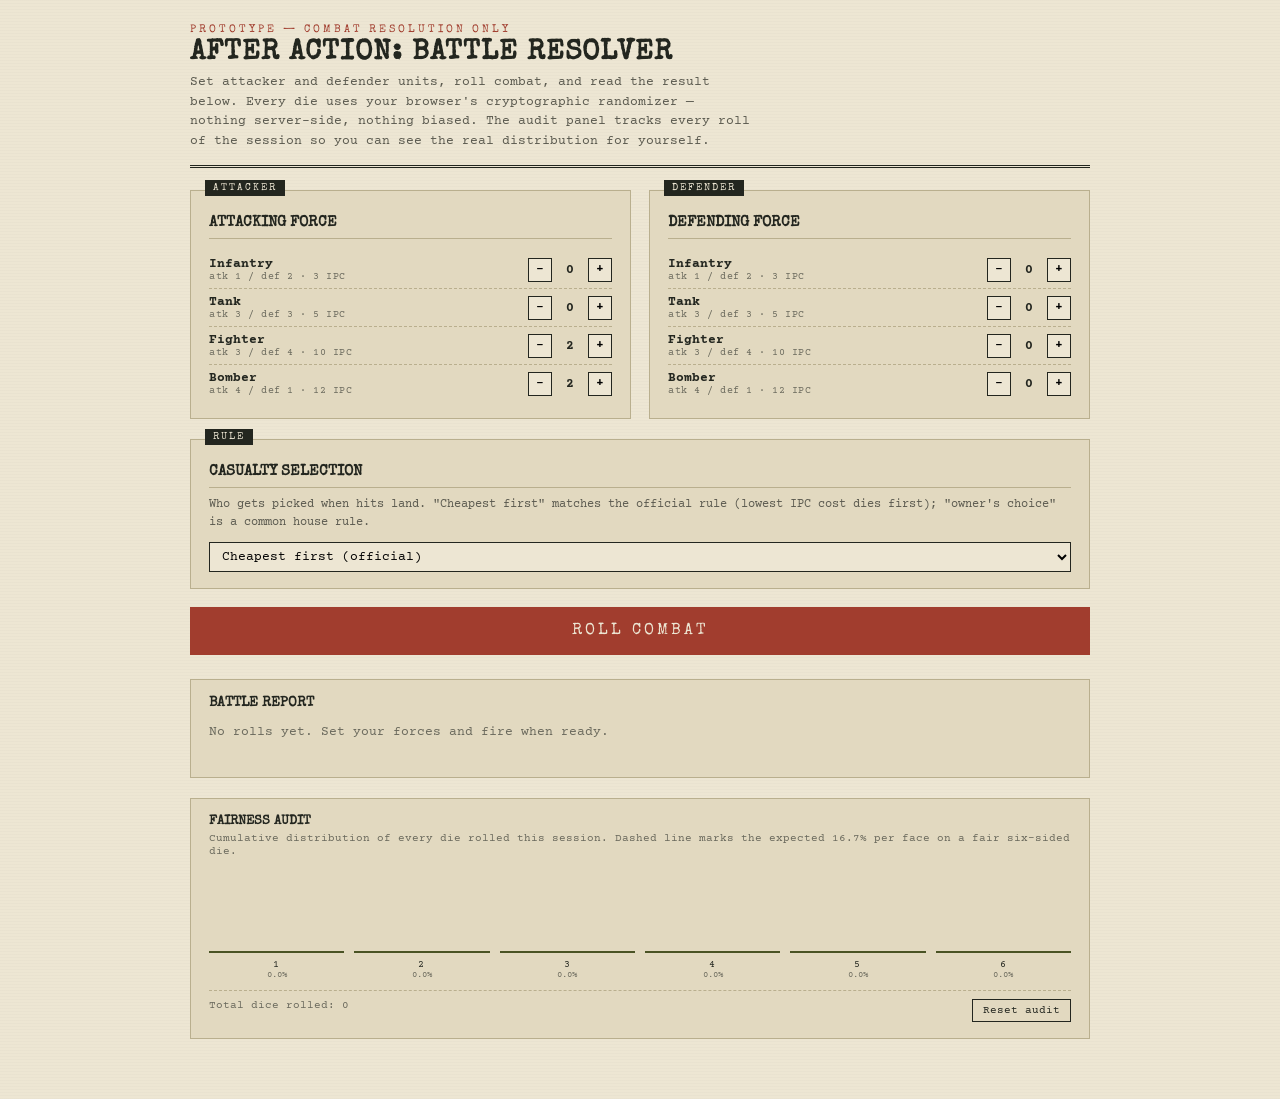
==== index.html @ 6479fe7c "Set up project skeleton with combat resolver ported as clean modules Splits the standalone combat-re" ====
<!DOCTYPE html>
<html lang="en">
<head>
<meta charset="UTF-8">
<title>Axis &amp; Allies — Combat Resolver</title>
<link rel="preconnect" href="https://fonts.googleapis.com">
<link href="https://fonts.googleapis.com/css2?family=Special+Elite&family=Courier+Prime:wght@400;700&display=swap" rel="stylesheet">
<link rel="stylesheet" href="css/style.css">
</head>
<body>
<div class="wrap">
  <header>
    <div class="eyebrow">Prototype — Combat Resolution Only</div>
    <h1>After Action: Battle Resolver</h1>
    <div class="sub">Set attacker and defender units, roll combat, and read the result below. Every die uses your browser's cryptographic randomizer — nothing server-side, nothing biased. The audit panel tracks every roll of the session so you can see the real distribution for yourself.</div>
  </header>

  <div class="grid">
    <div class="card" data-tag="Attacker">
      <h2>Attacking Force</h2>
      <div id="attacker-units"></div>
    </div>
    <div class="card" data-tag="Defender">
      <h2>Defending Force</h2>
      <div id="defender-units"></div>
    </div>
  </div>

  <div class="card" data-tag="Rule" style="margin-bottom:18px;">
    <h2 style="margin-bottom:8px;">Casualty Selection</h2>
    <div style="font-size:12px;color:#5b5a4f;margin-bottom:10px;line-height:1.5;">Who gets picked when hits land. "Cheapest first" matches the official rule (lowest IPC cost dies first); "owner's choice" is a common house rule.</div>
    <select id="casualtyRule" style="font-family:'Courier Prime',monospace;font-size:13px;padding:6px 8px;border:1px solid var(--ink);background:var(--paper);width:100%;">
      <option value="cheapest">Cheapest first (official)</option>
      <option value="owner">Owner's choice</option>
    </select>
  </div>

  <button class="fire-btn" id="fireBtn">Roll Combat</button>

  <div class="report">
    <h2>Battle Report <span class="stamp" id="stamp" style="display:none;">Resolved</span></h2>
    <div id="reportBody"><div class="roll-line" style="border:none;color:#6b6a5d;">No rolls yet. Set your forces and fire when ready.</div></div>
  </div>

  <div class="audit">
    <h2>Fairness Audit</h2>
    <div class="note">Cumulative distribution of every die rolled this session. Dashed line marks the expected 16.7% per face on a fair six-sided die.</div>
    <div class="bars" id="bars"></div>
    <div class="audit-foot">
      <span id="totalRolls">Total dice rolled: 0</span>
      <button class="reset" id="resetAudit">Reset audit</button>
    </div>
  </div>
</div>

<script type="module" src="js/app.js"></script>
</body>
</html>
---- css/style.css ----
:root{
  --paper:#EDE6D3;
  --paper-dark:#E2D9C0;
  --ink:#23261F;
  --olive:#4A5324;
  --olive-dark:#363C1A;
  --rust:#A13D2E;
  --brass:#9C7A3C;
  --line:#B9AF8E;
}
*{box-sizing:border-box;}
body{
  margin:0;
  background:var(--paper);
  background-image:
    repeating-linear-gradient(0deg, rgba(0,0,0,0.015) 0px, rgba(0,0,0,0.015) 1px, transparent 1px, transparent 3px);
  color:var(--ink);
  font-family:'Courier Prime', monospace;
  padding:24px 16px 60px;
}
.wrap{max-width:900px;margin:0 auto;}
header{
  border-bottom:3px double var(--ink);
  padding-bottom:14px;
  margin-bottom:22px;
}
.eyebrow{
  font-family:'Special Elite', monospace;
  font-size:11px;
  letter-spacing:3px;
  color:var(--rust);
  text-transform:uppercase;
}
h1{
  font-family:'Special Elite', monospace;
  font-size:28px;
  margin:4px 0 6px;
  letter-spacing:1px;
  text-transform:uppercase;
}
.sub{font-size:13px;color:#5b5a4f;max-width:560px;line-height:1.5;}

.grid{
  display:grid;
  grid-template-columns:1fr 1fr;
  gap:18px;
  margin-bottom:20px;
}
@media (max-width:640px){.grid{grid-template-columns:1fr;}}

.card{
  background:var(--paper-dark);
  border:1px solid var(--line);
  padding:16px 18px;
  position:relative;
}
.card::before{
  content:attr(data-tag);
  position:absolute; top:-11px; left:14px;
  background:var(--ink); color:var(--paper);
  font-family:'Special Elite',monospace;
  font-size:10px; letter-spacing:2px;
  padding:3px 8px;
  text-transform:uppercase;
}
.card h2{
  font-family:'Special Elite',monospace;
  font-size:15px; margin:8px 0 12px;
  text-transform:uppercase;
  border-bottom:1px solid var(--line);
  padding-bottom:8px;
}

.unit-row{
  display:flex; align-items:center; justify-content:space-between;
  padding:6px 0;
  border-bottom:1px dashed var(--line);
  font-size:13px;
}
.unit-row:last-child{border-bottom:none;}
.unit-name{display:flex; flex-direction:column;}
.unit-name b{font-size:13px;}
.unit-name span{font-size:10px;color:#6b6a5d;letter-spacing:0.5px;}
.stepper{display:flex;align-items:center;gap:8px;}
.stepper button{
  width:24px;height:24px;
  border:1px solid var(--ink);
  background:var(--paper);
  font-family:'Courier Prime',monospace;
  font-weight:700;
  cursor:pointer;
}
.stepper button:hover{background:var(--ink);color:var(--paper);}
.count{width:20px;text-align:center;font-weight:700;}

.fire-btn{
  display:block;
  width:100%;
  margin:6px 0 24px;
  padding:16px;
  background:var(--rust);
  color:var(--paper);
  border:none;
  font-family:'Special Elite',monospace;
  font-size:16px;
  letter-spacing:3px;
  text-transform:uppercase;
  cursor:pointer;
  position:relative;
}
.fire-btn:hover{background:#8a3225;}
.fire-btn:disabled{background:#8a8672;cursor:default;}
.fire-btn:active{transform:translateY(1px);}

.report{
  background:var(--paper-dark);
  border:1px solid var(--line);
  padding:16px 18px;
  margin-bottom:20px;
  min-height:60px;
}
.report h2{
  font-family:'Special Elite',monospace;
  font-size:14px;
  text-transform:uppercase;
  margin:0 0 10px;
  display:flex; justify-content:space-between; align-items:center;
}
.stamp{
  font-family:'Special Elite',monospace;
  font-size:11px;
  color:var(--olive);
  border:2px solid var(--olive);
  padding:2px 8px;
  transform:rotate(-3deg);
  letter-spacing:1px;
}
.roll-line{
  font-size:13px; line-height:1.9;
  border-bottom:1px dashed var(--line);
  padding-bottom:8px; margin-bottom:8px;
}
.dice-row{display:inline-flex; gap:4px; margin-left:6px;}
.die{
  display:inline-flex; align-items:center;justify-content:center;
  width:20px; height:20px;
  border:1.5px solid var(--ink);
  font-size:11px; font-weight:700;
  font-family:'Courier Prime',monospace;
}
.die.hit{background:var(--rust); color:var(--paper); border-color:var(--rust);}
.result-line{font-size:13px; font-weight:700; color:var(--olive-dark);}

.audit{
  border:1px solid var(--line);
  background:var(--paper-dark);
  padding:16px 18px;
}
.audit h2{
  font-family:'Special Elite',monospace;
  font-size:13px;
  text-transform:uppercase;
  margin:0 0 4px;
}
.audit .note{font-size:11px;color:#6b6a5d;margin-bottom:12px;}
.bars{display:flex; align-items:flex-end; gap:10px; height:110px; margin-bottom:6px;}
.bar-col{flex:1; display:flex; flex-direction:column; align-items:center; justify-content:flex-end; height:100%;}
.bar{
  width:100%;
  background:var(--olive);
  position:relative;
  transition:height 0.3s ease;
  min-height:2px;
}
.bar-label{font-size:10px; margin-top:6px; letter-spacing:1px;}
.bar-pct{font-size:9px; color:#6b6a5d;}
.audit-foot{
  display:flex; justify-content:space-between;
  font-size:11px; color:#6b6a5d; margin-top:10px;
  border-top:1px dashed var(--line); padding-top:8px;
}
.reset{
  background:none;border:1px solid var(--ink); color:var(--ink);
  font-family:'Courier Prime',monospace; font-size:11px;
  padding:4px 10px; cursor:pointer;
}
.reset:hover{background:var(--ink); color:var(--paper);}
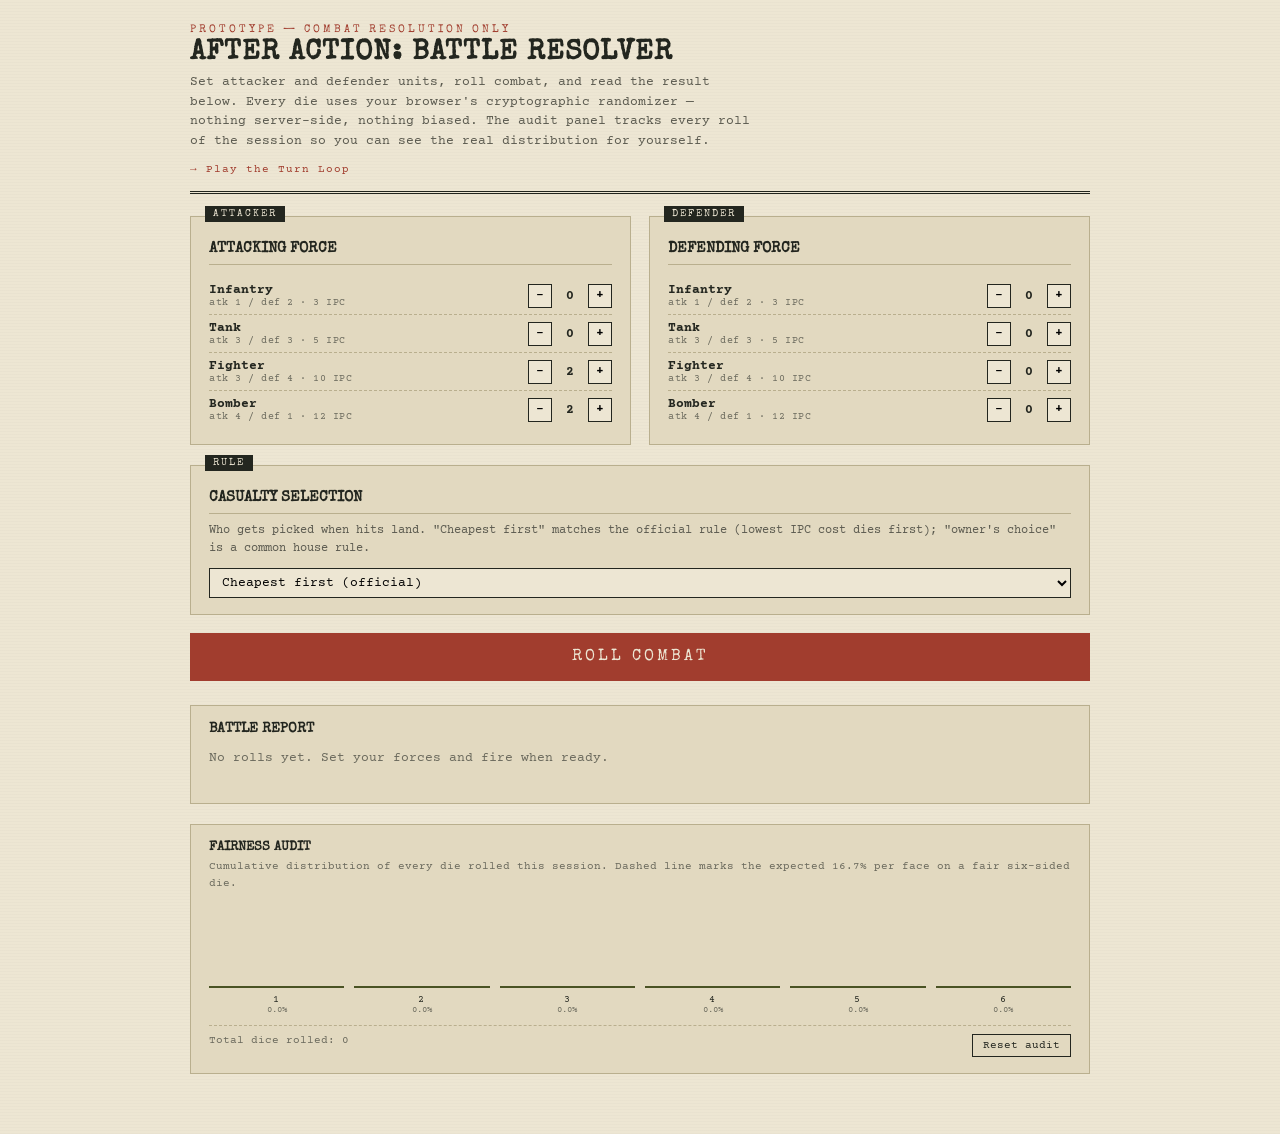
==== commit f758f956: "Add turn-phase engine and playable turn loop, plus GitHub Pages deploy Wires Purchase -> Combat Move" ====
--- a/index.html
+++ b/index.html
@@ -13,6 +13,7 @@
     <div class="eyebrow">Prototype — Combat Resolution Only</div>
     <h1>After Action: Battle Resolver</h1>
     <div class="sub">Set attacker and defender units, roll combat, and read the result below. Every die uses your browser's cryptographic randomizer — nothing server-side, nothing biased. The audit panel tracks every roll of the session so you can see the real distribution for yourself.</div>
+    <div style="margin-top:8px;"><a class="nav-link" href="game.html">→ Play the Turn Loop</a></div>
   </header>
 
   <div class="grid">
--- a/css/style.css
+++ b/css/style.css
@@ -185,3 +185,47 @@
   padding:4px 10px; cursor:pointer;
 }
 .reset:hover{background:var(--ink); color:var(--paper);}
+
+/* --- Turn-phase game screen --- */
+.nav-link{font-size:11px; color:var(--rust); text-decoration:none; letter-spacing:1px;}
+.nav-link:hover{text-decoration:underline;}
+
+.side-axis{color:var(--rust); font-weight:700;}
+.side-allies{color:var(--olive-dark); font-weight:700;}
+
+.hud{
+  display:flex; flex-wrap:wrap; gap:18px;
+  background:var(--paper-dark); border:1px solid var(--line);
+  padding:12px 18px; margin-bottom:14px; font-size:13px;
+}
+.hud b{display:block; font-size:9px; letter-spacing:1px; text-transform:uppercase; color:#6b6a5d; font-weight:400;}
+.hud span{font-size:15px;}
+
+.phase-steps{font-size:10px; letter-spacing:0.5px; margin-bottom:20px; color:#6b6a5d; line-height:2;}
+.phase-step{padding:2px 4px;}
+.phase-step.current{background:var(--ink); color:var(--paper); font-weight:700;}
+.phase-arrow{margin:0 2px; color:var(--line);}
+
+.note{font-size:12px; color:#5b5a4f; line-height:1.6; margin-bottom:12px;}
+.field-label{display:block; font-size:10px; letter-spacing:1px; text-transform:uppercase; color:#6b6a5d; margin:10px 0 4px;}
+
+select{
+  font-family:'Courier Prime',monospace; font-size:13px; padding:6px 8px;
+  border:1px solid var(--ink); background:var(--paper); width:100%;
+}
+
+.territory-row{
+  display:grid; grid-template-columns:1.6fr 1fr 0.7fr 1.4fr;
+  gap:8px; font-size:12px; padding:6px 0;
+  border-bottom:1px dashed var(--line); align-items:center;
+}
+.territory-row:last-child{border-bottom:none;}
+.t-name{font-weight:700;}
+.t-ipc{color:#6b6a5d;}
+
+.log-panel{
+  background:var(--paper-dark); border:1px solid var(--line);
+  padding:12px 18px; max-height:220px; overflow-y:auto;
+}
+.log-line{font-size:11px; padding:4px 0; border-bottom:1px dashed var(--line); line-height:1.5;}
+.log-line:last-child{border-bottom:none;}
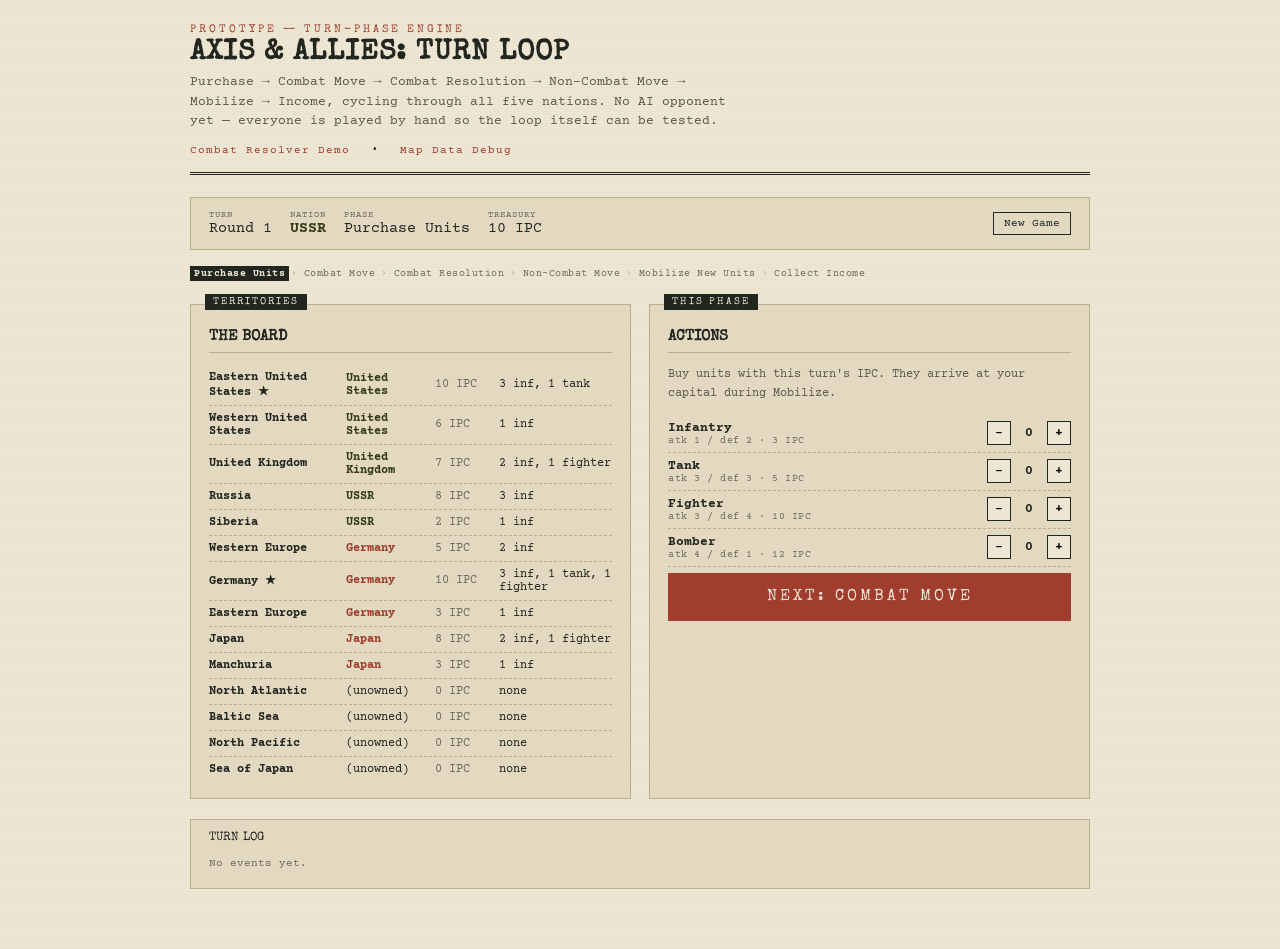
==== commit 2b9e61ac: "Make the turn loop the homepage The playable game is the point now, not the standalone combat resolv" ====
--- a/index.html
+++ b/index.html
@@ -2,7 +2,7 @@
 <html lang="en">
 <head>
 <meta charset="UTF-8">
-<title>Axis &amp; Allies — Combat Resolver</title>
+<title>Axis &amp; Allies — Turn Loop</title>
 <link rel="preconnect" href="https://fonts.googleapis.com">
 <link href="https://fonts.googleapis.com/css2?family=Special+Elite&family=Courier+Prime:wght@400;700&display=swap" rel="stylesheet">
 <link rel="stylesheet" href="css/style.css">
@@ -10,50 +10,39 @@
 <body>
 <div class="wrap">
   <header>
-    <div class="eyebrow">Prototype — Combat Resolution Only</div>
-    <h1>After Action: Battle Resolver</h1>
-    <div class="sub">Set attacker and defender units, roll combat, and read the result below. Every die uses your browser's cryptographic randomizer — nothing server-side, nothing biased. The audit panel tracks every roll of the session so you can see the real distribution for yourself.</div>
-    <div style="margin-top:8px;"><a class="nav-link" href="game.html">→ Play the Turn Loop</a></div>
+    <div class="eyebrow">Prototype — Turn-Phase Engine</div>
+    <h1>Axis &amp; Allies: Turn Loop</h1>
+    <div class="sub">Purchase → Combat Move → Combat Resolution → Non-Combat Move → Mobilize → Income, cycling through all five nations. No AI opponent yet — everyone is played by hand so the loop itself can be tested.</div>
+    <div style="margin-top:8px;"><a class="nav-link" href="combat-resolver-demo.html">Combat Resolver Demo</a> &nbsp;·&nbsp; <a class="nav-link" href="map-debug.html">Map Data Debug</a></div>
   </header>
 
-  <div class="grid">
-    <div class="card" data-tag="Attacker">
-      <h2>Attacking Force</h2>
-      <div id="attacker-units"></div>
+  <div class="hud">
+    <div><b>Turn</b><span id="round-label"></span></div>
+    <div><b>Nation</b><span id="nation-label"></span></div>
+    <div><b>Phase</b><span id="phase-label"></span></div>
+    <div><b>Treasury</b><span id="treasury-label"></span></div>
+    <div style="margin-left:auto;align-self:center;"><button class="reset" id="new-game-btn">New Game</button></div>
+  </div>
+
+  <div class="phase-steps" id="phase-steps"></div>
+
+  <div class="grid" style="grid-template-columns:1fr 1fr;">
+    <div class="card" data-tag="Territories">
+      <h2>The Board</h2>
+      <div id="board"></div>
     </div>
-    <div class="card" data-tag="Defender">
-      <h2>Defending Force</h2>
-      <div id="defender-units"></div>
+    <div class="card" data-tag="This Phase">
+      <h2 id="phase-panel-title">Actions</h2>
+      <div id="phase-panel"></div>
     </div>
   </div>
 
-  <div class="card" data-tag="Rule" style="margin-bottom:18px;">
-    <h2 style="margin-bottom:8px;">Casualty Selection</h2>
-    <div style="font-size:12px;color:#5b5a4f;margin-bottom:10px;line-height:1.5;">Who gets picked when hits land. "Cheapest first" matches the official rule (lowest IPC cost dies first); "owner's choice" is a common house rule.</div>
-    <select id="casualtyRule" style="font-family:'Courier Prime',monospace;font-size:13px;padding:6px 8px;border:1px solid var(--ink);background:var(--paper);width:100%;">
-      <option value="cheapest">Cheapest first (official)</option>
-      <option value="owner">Owner's choice</option>
-    </select>
-  </div>
-
-  <button class="fire-btn" id="fireBtn">Roll Combat</button>
-
-  <div class="report">
-    <h2>Battle Report <span class="stamp" id="stamp" style="display:none;">Resolved</span></h2>
-    <div id="reportBody"><div class="roll-line" style="border:none;color:#6b6a5d;">No rolls yet. Set your forces and fire when ready.</div></div>
-  </div>
-
-  <div class="audit">
-    <h2>Fairness Audit</h2>
-    <div class="note">Cumulative distribution of every die rolled this session. Dashed line marks the expected 16.7% per face on a fair six-sided die.</div>
-    <div class="bars" id="bars"></div>
-    <div class="audit-foot">
-      <span id="totalRolls">Total dice rolled: 0</span>
-      <button class="reset" id="resetAudit">Reset audit</button>
-    </div>
+  <div class="log-panel">
+    <div style="font-family:'Special Elite',monospace;font-size:12px;text-transform:uppercase;margin-bottom:8px;">Turn Log</div>
+    <div id="log"></div>
   </div>
 </div>
 
-<script type="module" src="js/app.js"></script>
+<script type="module" src="js/game.js"></script>
 </body>
 </html>
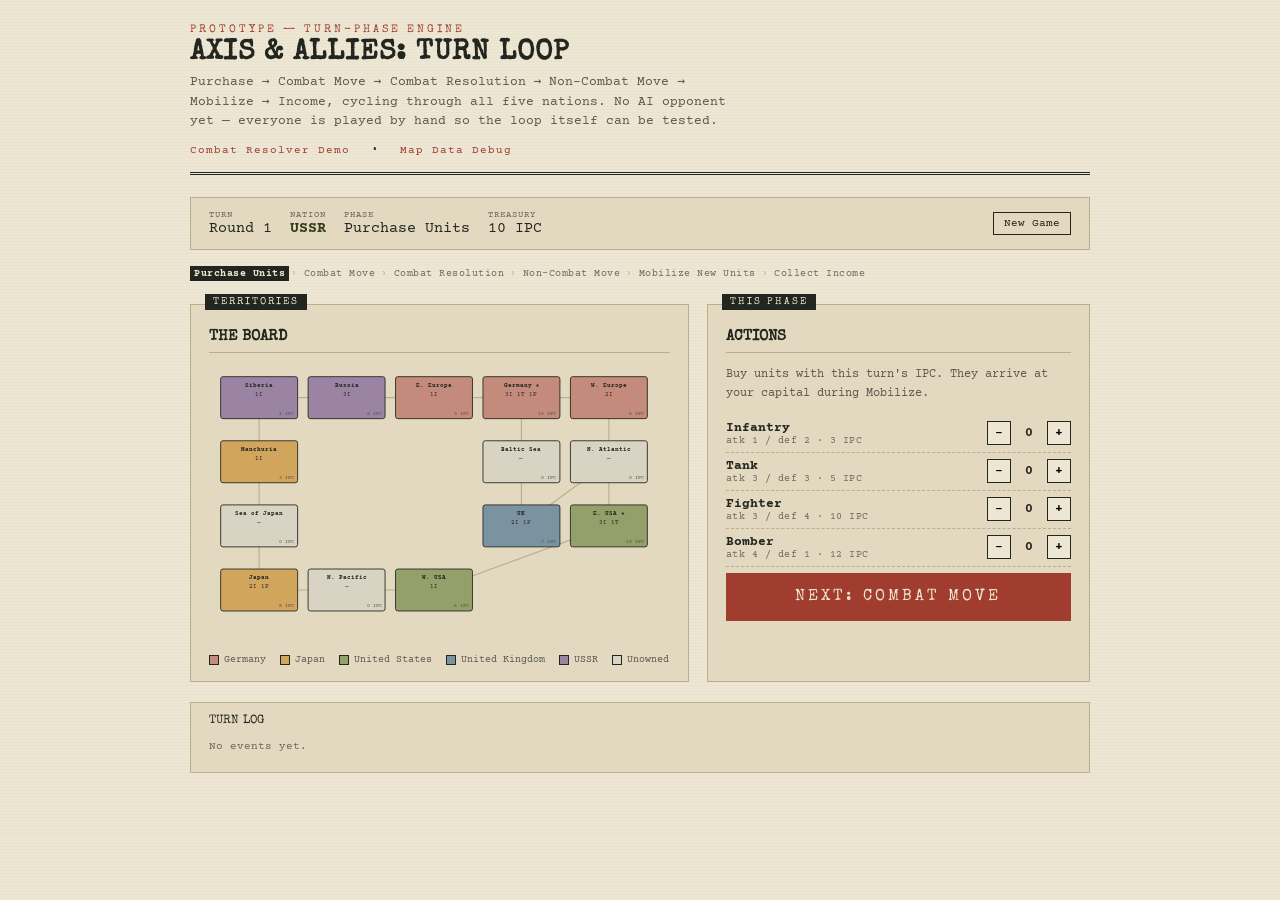
==== commit b08e0b17: "Replace board list and move/attack dropdowns with a clickable map Territories now render as an SVG b" ====
--- a/index.html
+++ b/index.html
@@ -26,10 +26,18 @@
 
   <div class="phase-steps" id="phase-steps"></div>
 
-  <div class="grid" style="grid-template-columns:1fr 1fr;">
+  <div class="grid" style="grid-template-columns:1.3fr 1fr;">
     <div class="card" data-tag="Territories">
       <h2>The Board</h2>
-      <div id="board"></div>
+      <svg id="map-svg" viewBox="0 0 790 480" preserveAspectRatio="xMidYMid meet"></svg>
+      <div class="map-legend">
+        <span><i style="background:#c48a7c;"></i>Germany</span>
+        <span><i style="background:#d1a55c;"></i>Japan</span>
+        <span><i style="background:#93a06a;"></i>United States</span>
+        <span><i style="background:#7b93a1;"></i>United Kingdom</span>
+        <span><i style="background:#9b83a3;"></i>USSR</span>
+        <span><i style="background:#d8d3c2;"></i>Unowned</span>
+      </div>
     </div>
     <div class="card" data-tag="This Phase">
       <h2 id="phase-panel-title">Actions</h2>
--- a/css/style.css
+++ b/css/style.css
@@ -229,3 +229,22 @@
 }
 .log-line{font-size:11px; padding:4px 0; border-bottom:1px dashed var(--line); line-height:1.5;}
 .log-line:last-child{border-bottom:none;}
+
+/* --- Clickable territory map --- */
+#map-svg{width:100%; height:auto; display:block; user-select:none;}
+.map-edge{stroke:var(--line); stroke-width:2;}
+.map-territory rect{stroke:var(--ink); stroke-width:1.5; transition:stroke 0.15s ease, stroke-width 0.15s ease;}
+.map-territory .map-name{font-family:'Courier Prime',monospace; font-weight:700; font-size:11px; fill:var(--ink);}
+.map-territory .map-units{font-family:'Courier Prime',monospace; font-size:10px; fill:var(--ink);}
+.map-territory .map-ipc{font-family:'Courier Prime',monospace; font-size:8px; fill:#4a4a3f;}
+.map-territory.map-selectable{cursor:pointer;}
+.map-territory.map-selectable rect{stroke:var(--rust); stroke-width:2.5; stroke-dasharray:4 2;}
+.map-territory.map-valid-target{cursor:pointer;}
+.map-territory.map-valid-target rect{stroke:var(--olive-dark); stroke-width:2.5; stroke-dasharray:4 2;}
+.map-territory.map-selected-from rect{stroke:var(--rust); stroke-width:3.5;}
+.map-territory.map-selected-to rect{stroke:var(--olive-dark); stroke-width:3.5;}
+.map-territory.map-in-combat rect{stroke:var(--rust); stroke-width:3; stroke-dasharray:2 2;}
+
+.map-legend{display:flex; flex-wrap:wrap; gap:10px 14px; margin-top:10px; font-size:10px; color:#5b5a4f;}
+.map-legend span{display:flex; align-items:center; gap:5px;}
+.map-legend i{display:inline-block; width:10px; height:10px; border:1px solid var(--ink);}
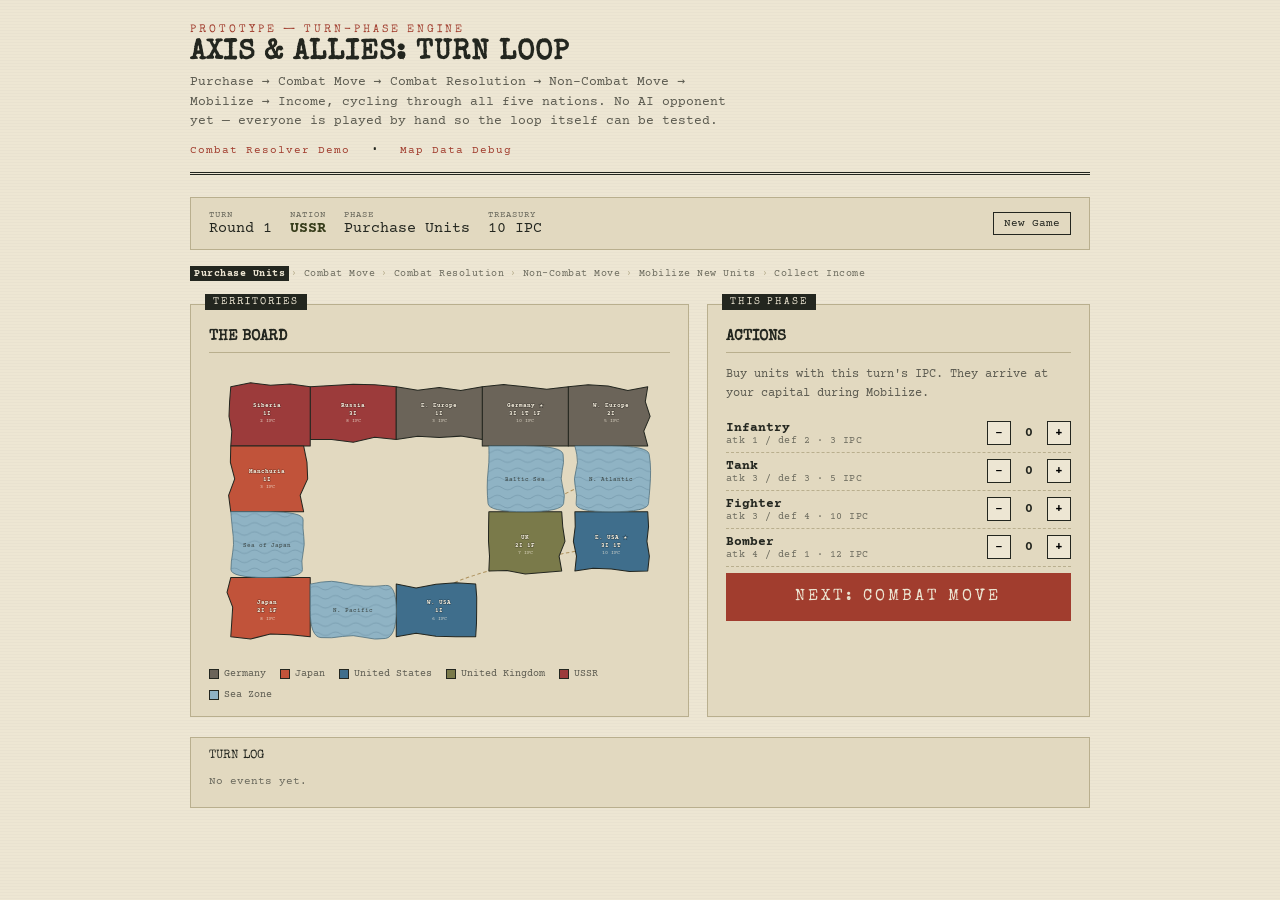
==== commit ef97e467: "Replace grid-box map with a stylized hand-drawn territory board Territories now render as irregular " ====
--- a/index.html
+++ b/index.html
@@ -29,14 +29,14 @@
   <div class="grid" style="grid-template-columns:1.3fr 1fr;">
     <div class="card" data-tag="Territories">
       <h2>The Board</h2>
-      <svg id="map-svg" viewBox="0 0 790 480" preserveAspectRatio="xMidYMid meet"></svg>
+      <svg id="map-svg" viewBox="0 0 910 580" preserveAspectRatio="xMidYMid meet"></svg>
       <div class="map-legend">
-        <span><i style="background:#c48a7c;"></i>Germany</span>
-        <span><i style="background:#d1a55c;"></i>Japan</span>
-        <span><i style="background:#93a06a;"></i>United States</span>
-        <span><i style="background:#7b93a1;"></i>United Kingdom</span>
-        <span><i style="background:#9b83a3;"></i>USSR</span>
-        <span><i style="background:#d8d3c2;"></i>Unowned</span>
+        <span><i style="background:#6b6459;"></i>Germany</span>
+        <span><i style="background:#c1533a;"></i>Japan</span>
+        <span><i style="background:#3f6e8c;"></i>United States</span>
+        <span><i style="background:#7a7a4a;"></i>United Kingdom</span>
+        <span><i style="background:#9c3b3b;"></i>USSR</span>
+        <span><i style="background:#8fb3c4;"></i>Sea Zone</span>
       </div>
     </div>
     <div class="card" data-tag="This Phase">
--- a/css/style.css
+++ b/css/style.css
@@ -232,18 +232,25 @@
 
 /* --- Clickable territory map --- */
 #map-svg{width:100%; height:auto; display:block; user-select:none;}
-.map-edge{stroke:var(--line); stroke-width:2;}
-.map-territory rect{stroke:var(--ink); stroke-width:1.5; transition:stroke 0.15s ease, stroke-width 0.15s ease;}
-.map-territory .map-name{font-family:'Courier Prime',monospace; font-weight:700; font-size:11px; fill:var(--ink);}
-.map-territory .map-units{font-family:'Courier Prime',monospace; font-size:10px; fill:var(--ink);}
-.map-territory .map-ipc{font-family:'Courier Prime',monospace; font-size:8px; fill:#4a4a3f;}
+
+.map-route{fill:none; stroke:var(--brass); stroke-width:2; stroke-dasharray:7 5; opacity:0.75;}
+
+.map-territory .map-shape{stroke:var(--ink); stroke-width:2; stroke-linejoin:round; transition:stroke 0.15s ease, stroke-width 0.15s ease;}
+.map-territory.map-sea .map-shape{stroke:#4a6b7a; stroke-width:1.5;}
+.map-wave-overlay{fill:url(#wavePattern); pointer-events:none;}
+
+.map-territory.map-land .map-name,
+.map-territory.map-land .map-units{font-family:'Courier Prime',monospace; font-weight:700; font-size:12px; fill:#f4eddc; paint-order:stroke; stroke:rgba(0,0,0,0.35); stroke-width:2px;}
+.map-territory.map-land .map-ipc{font-family:'Courier Prime',monospace; font-size:9px; fill:#f4eddc; opacity:0.85;}
+.map-territory.map-sea .map-name{font-family:'Courier Prime',monospace; font-size:11px; fill:var(--ink); opacity:0.8;}
+
 .map-territory.map-selectable{cursor:pointer;}
-.map-territory.map-selectable rect{stroke:var(--rust); stroke-width:2.5; stroke-dasharray:4 2;}
+.map-territory.map-selectable .map-shape{stroke:var(--rust); stroke-width:3; stroke-dasharray:5 3;}
 .map-territory.map-valid-target{cursor:pointer;}
-.map-territory.map-valid-target rect{stroke:var(--olive-dark); stroke-width:2.5; stroke-dasharray:4 2;}
-.map-territory.map-selected-from rect{stroke:var(--rust); stroke-width:3.5;}
-.map-territory.map-selected-to rect{stroke:var(--olive-dark); stroke-width:3.5;}
-.map-territory.map-in-combat rect{stroke:var(--rust); stroke-width:3; stroke-dasharray:2 2;}
+.map-territory.map-valid-target .map-shape{stroke:var(--olive-dark); stroke-width:3; stroke-dasharray:5 3;}
+.map-territory.map-selected-from .map-shape{stroke:var(--rust); stroke-width:4;}
+.map-territory.map-selected-to .map-shape{stroke:var(--olive-dark); stroke-width:4;}
+.map-territory.map-in-combat .map-shape{stroke:var(--rust); stroke-width:3.5; stroke-dasharray:3 3;}
 
 .map-legend{display:flex; flex-wrap:wrap; gap:10px 14px; margin-top:10px; font-size:10px; color:#5b5a4f;}
 .map-legend span{display:flex; align-items:center; gap:5px;}
